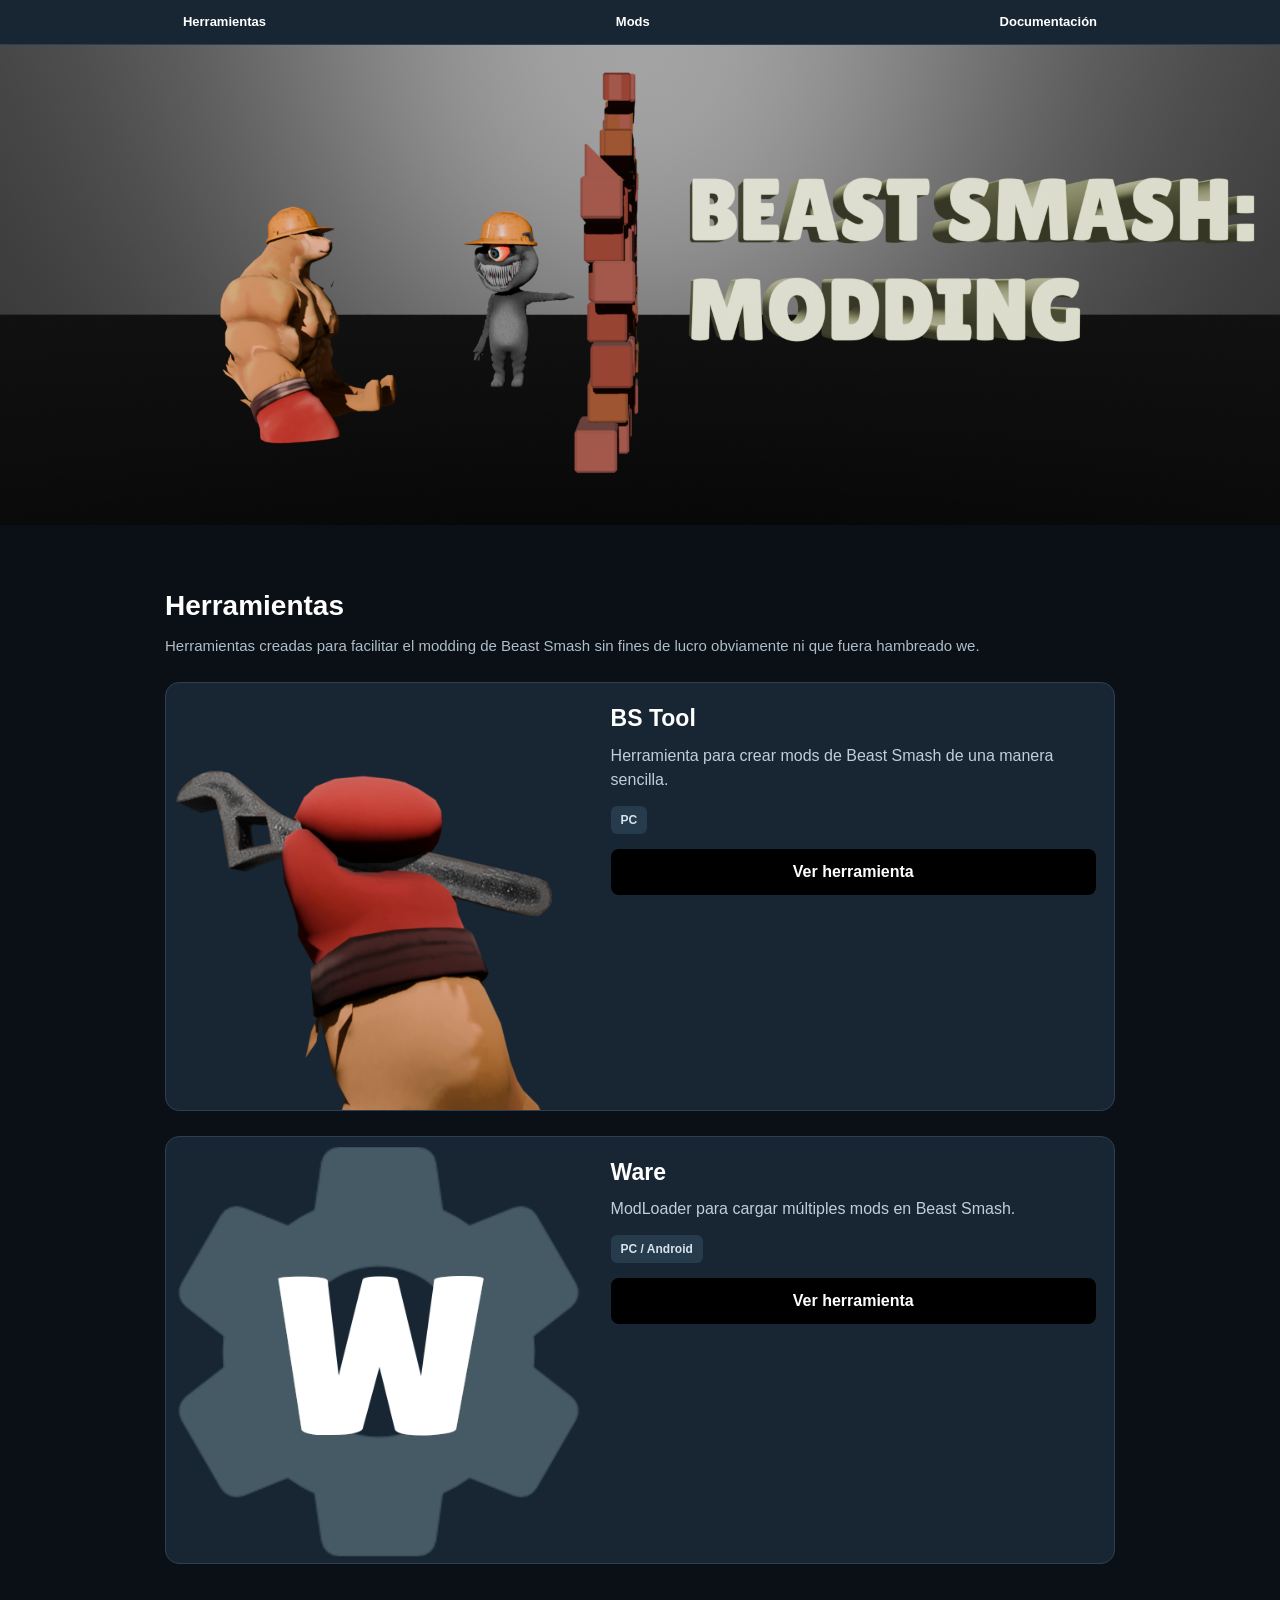
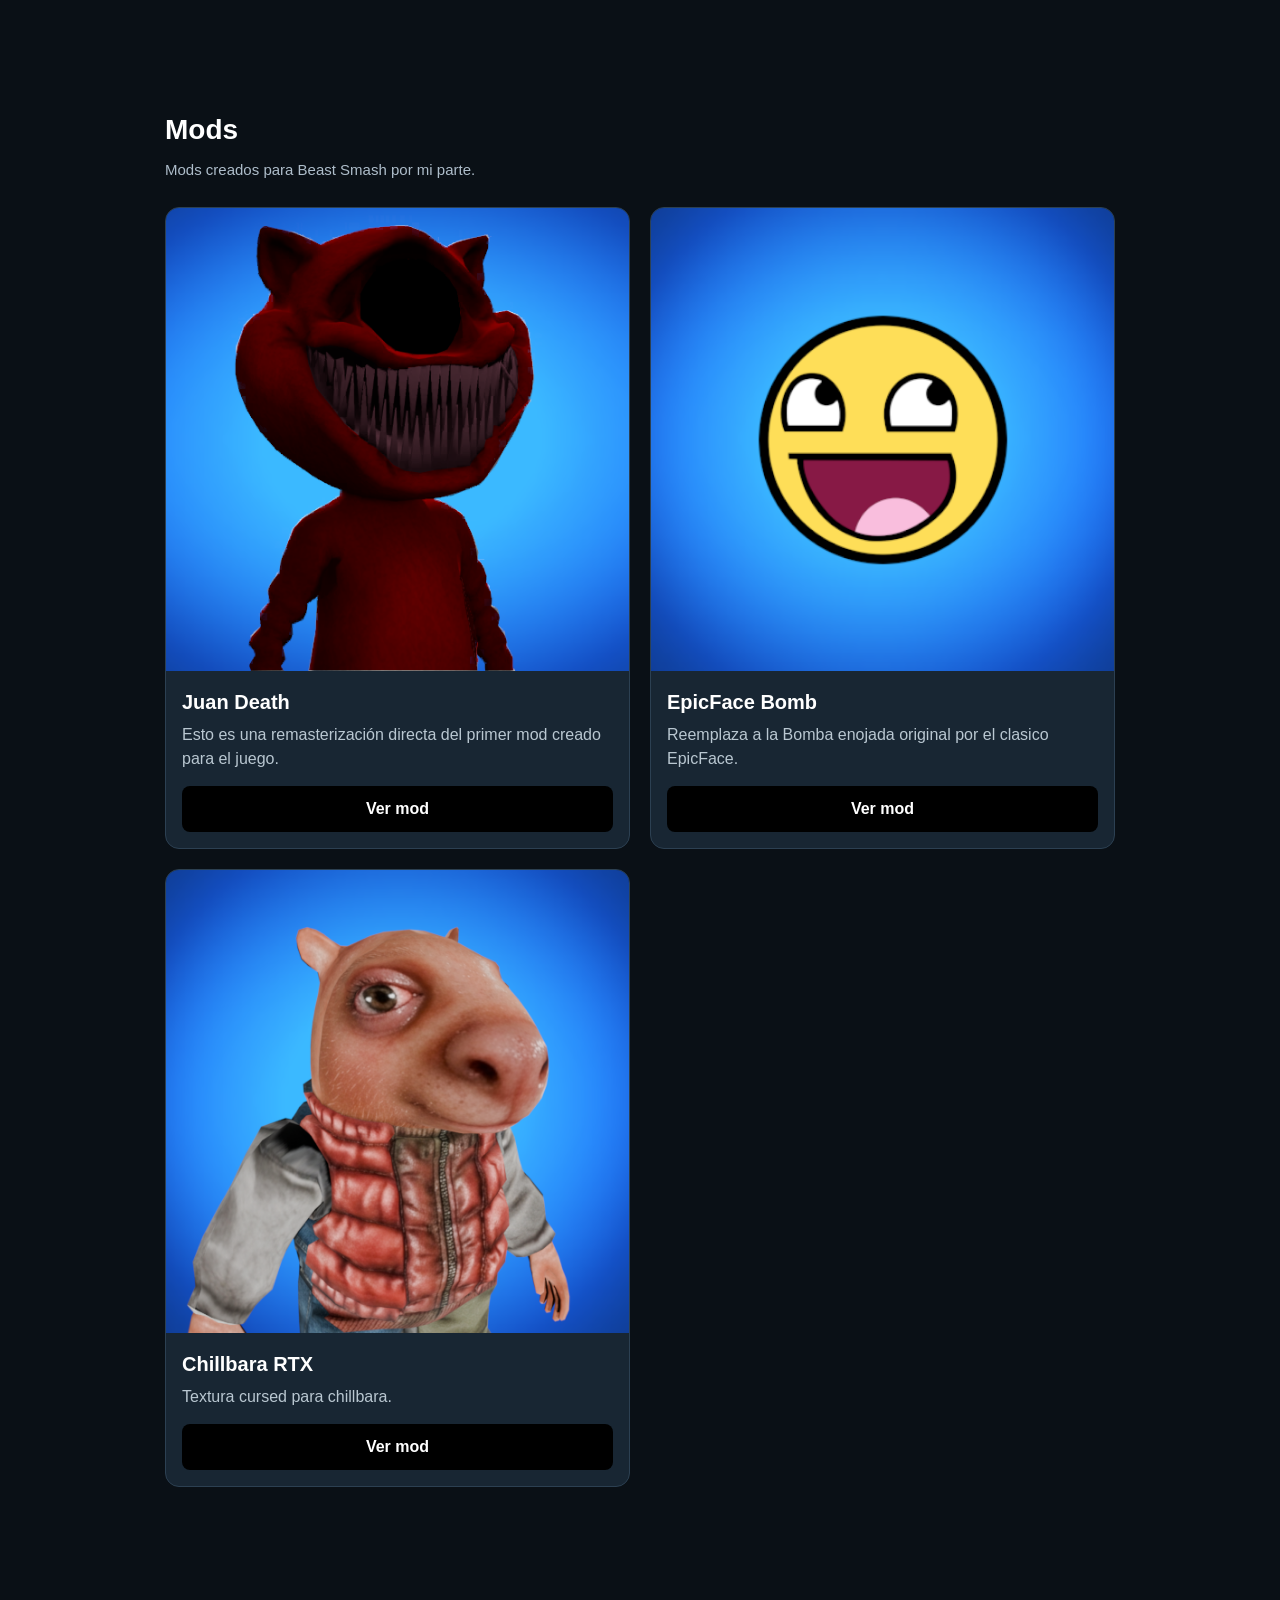
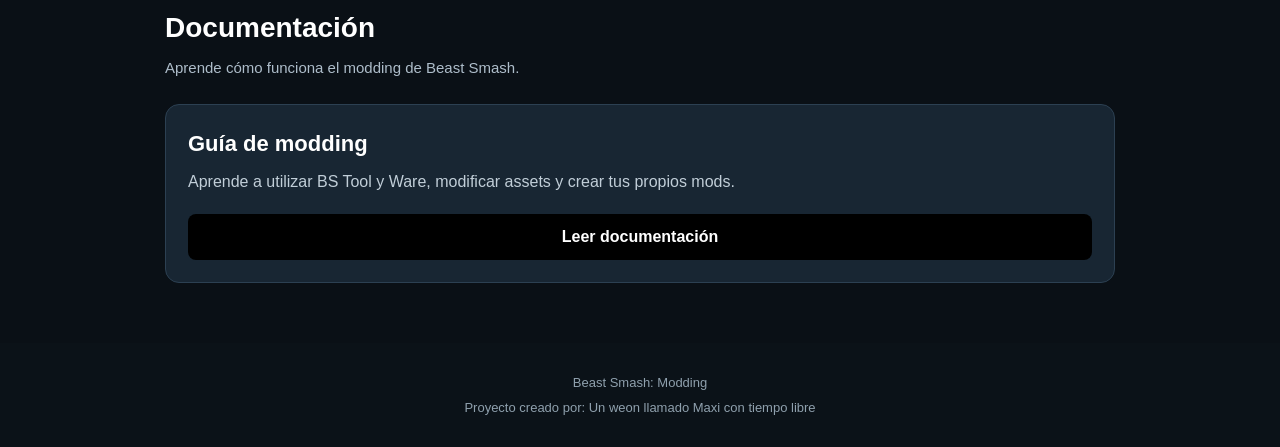
==== index.html @ 001cbc77 "Add files via upload" ====
<!DOCTYPE html>
<html lang="es">
<head>
    <meta charset="UTF-8">
    <meta name="viewport" content="width=device-width, initial-scale=1.0">

    <title>Beast Smash: Modding</title>

    <link rel="stylesheet" href="style.css">
</head>

<body>


    <nav class="navigation">

        <a href="#tools">Herramientas</a>
        <a href="#mods">Mods</a>
        <a href="#documentation">Documentación</a>

    </nav>


    <header class="hero">

        <div class="hero-image">
            <!-- Pon aquí el banner -->
            <img src="Banner BS Modding.png" alt="Beast Smash: Modding">
        </div>

    </header>


    <main>



        <section id="tools" class="section">

            <h2>Herramientas</h2>

            <p class="section-description">
                Herramientas creadas para facilitar el modding de Beast Smash sin fines de lucro obviamente ni que fuera hambreado we.
            </p>


            <!-- BS TOOL -->

            <article class="tool-card">

                <div class="card-image">
                    <img src="BS Tool Logo.png" alt="BS Tool">
                </div>

                <div class="card-content">

                    <h3>BS Tool</h3>

                    <p>
                        Herramienta para crear mods de Beast Smash
                        de una manera sencilla.
                    </p>

                    <span class="tag">
                        PC
                    </span>

                    <a class="button" href="Tools/BSTool.html">
                        Ver herramienta
                    </a>

                </div>

            </article>


            <!-- WARE -->

            <article class="tool-card">

                <div class="card-image">
                    <img src="Ware Logo.png" alt="Ware">
                </div>

                <div class="card-content">

                    <h3>Ware</h3>

                    <p>
                        ModLoader para cargar múltiples mods
                        en Beast Smash.
                    </p>

                    <span class="tag">
                        PC / Android
                    </span>

                    <a class="button" href="Tools/Ware.html">
                        Ver herramienta
                    </a>

                </div>

            </article>

        </section>




        <section id="mods" class="section">

            <h2>Mods</h2>

            <p class="section-description">
                Mods creados para Beast Smash por mi parte.
            </p>


            <div class="mods-grid">

                <article class="mod-card">

                    <img src="Juan mod.png" alt="Mod 1">

                    <div class="mod-content">

                        <h3>Juan Death</h3>

                        <p>
                            Esto es una remasterización directa del primer mod creado para el juego.
                        </p>

                        <a class="button" href="Mods/Mod1.html">
                            Ver mod
                        </a>

                    </div>

                </article>


                <article class="mod-card">

                    <img src="EpicFace Bomb.png" alt="Mod 2">

                    <div class="mod-content">

                        <h3>EpicFace Bomb</h3>

                        <p>
                            Reemplaza a la Bomba enojada original por el clasico EpicFace.
                        </p>

                        <a class="button" href="Mods/Mod2.html">
                            Ver mod
                        </a>

                    </div>

                </article>


                <article class="mod-card">

                    <img src="ChillbaraRTX.png" alt="Mod 3">

                    <div class="mod-content">

                        <h3>Chillbara RTX</h3>

                        <p>
                            Textura cursed para chillbara.
                        </p>

                        <a class="button" href="Mods/Mod3.html">
                            Ver mod
                        </a>

                    </div>

                </article>

            </div>

        </section>




        <section id="documentation" class="section">

            <h2>Documentación</h2>

            <p class="section-description">
                Aprende cómo funciona el modding de Beast Smash.
            </p>


            <article class="documentation-card">

                <h3>Guía de modding</h3>

                <p>
                    Aprende a utilizar BS Tool y Ware,
                    modificar assets y crear tus propios mods.
                </p>

                <a class="button" href="Documentacion/Modding.html">
                    Leer documentación
                </a>

            </article>

        </section>

    </main>



    <footer>

        <p>
            Beast Smash: Modding
        </p>

        <p>
            Proyecto creado por: Un weon llamado Maxi con tiempo libre
        </p>

    </footer>


</body>
</html>
---- style.css ----
/* =========================
   RESET
========================= */

* {
    box-sizing: border-box;
    margin: 0;
    padding: 0;
}


html {
    scroll-behavior: smooth;
}


body {
    font-family: Arial, Helvetica, sans-serif;

    background: #0a1016;
    color: white;

    line-height: 1.5;
}


/* =========================
   HERO / BANNER
========================= */

.hero {
    width: 100%;
    overflow: hidden;
}


.hero-image {
    width: 100%;
}


.hero-image img {
    display: block;

    width: 100%;
    height: auto;

    object-fit: cover;
}


/* =========================
   NAVEGACIÓN
========================= */

.navigation {
    position: sticky;
    top: 0;
    z-index: 100;

    display: flex;

    justify-content: space-around;
    align-items: center;

    padding: 12px 8px;

    background: #182633;

    border-bottom: 1px solid #2c4052;
}


.navigation a {
    color: white;

    text-decoration: none;

    font-size: 13px;
    font-weight: bold;
}


.navigation a:hover {
    opacity: 0.7;
}


/* =========================
   SECCIONES
========================= */

.section {
    width: 100%;

    padding: 40px 18px;
}


.section h2 {
    margin-bottom: 8px;

    font-size: 28px;
}


.section-description {
    margin-bottom: 25px;

    color: #aebdca;

    font-size: 15px;
}


/* =========================
   TOOL CARDS
========================= */

.tool-card {
    margin-bottom: 25px;

    overflow: hidden;

    background: #182633;

    border-radius: 14px;

    border: 1px solid #2c4052;
}


.card-image {
    width: 100%;
}


.card-image img {
    display: block;

    width: 100%;
    height: auto;
}


.card-content {
    padding: 18px;
}


.card-content h3 {
    margin-bottom: 8px;

    font-size: 23px;
}


.card-content p {
    margin-bottom: 14px;

    color: #c1ced8;
}


/* =========================
   TAGS
========================= */

.tag {
    display: inline-block;

    margin-bottom: 15px;
    padding: 5px 10px;

    background: #263b4b;

    border-radius: 6px;

    color: #d7e3ec;

    font-size: 12px;
    font-weight: bold;
}


/* =========================
   BOTONES
========================= */

.button {
    display: block;

    width: 100%;

    padding: 11px 15px;

    background: #000000;

    border-radius: 8px;

    color: white;

    text-align: center;
    text-decoration: none;

    font-weight: bold;
}


.button:hover {
    opacity: 0.85;
}


/* =========================
   MODS
========================= */

.mods-grid {
    display: grid;

    grid-template-columns: 1fr;

    gap: 20px;
}


.mod-card {
    overflow: hidden;

    background: #182633;

    border: 1px solid #2c4052;

    border-radius: 14px;
}


.mod-card > img {
    display: block;

    width: 100%;
    height: auto;
}


.mod-content {
    padding: 16px;
}


.mod-content h3 {
    margin-bottom: 6px;

    font-size: 20px;
}


.mod-content p {
    margin-bottom: 15px;

    color: #b9c7d1;
}


/* =========================
   DOCUMENTACIÓN
========================= */

.documentation-card {
    padding: 22px;

    background: #182633;

    border: 1px solid #2c4052;

    border-radius: 14px;
}


.documentation-card h3 {
    margin-bottom: 10px;

    font-size: 22px;
}


.documentation-card p {
    margin-bottom: 20px;

    color: #c1ced8;
}


/* =========================
   FOOTER
========================= */

footer {
    padding: 30px 18px;

    background: #0b1218;

    color: #8fa0ad;

    text-align: center;

    font-size: 13px;
}


footer p + p {
    margin-top: 5px;
}


/* =========================
   TABLETS / PC
========================= */

@media (min-width: 700px) {

    .section {
        max-width: 1000px;

        margin: auto;

        padding: 60px 25px;
    }


    .mods-grid {
        grid-template-columns: repeat(2, 1fr);
    }


    .tool-card {
        display: grid;

        grid-template-columns: 45% 55%;
    }


    .card-image img {
        height: 100%;
        object-fit: cover;
    }

}
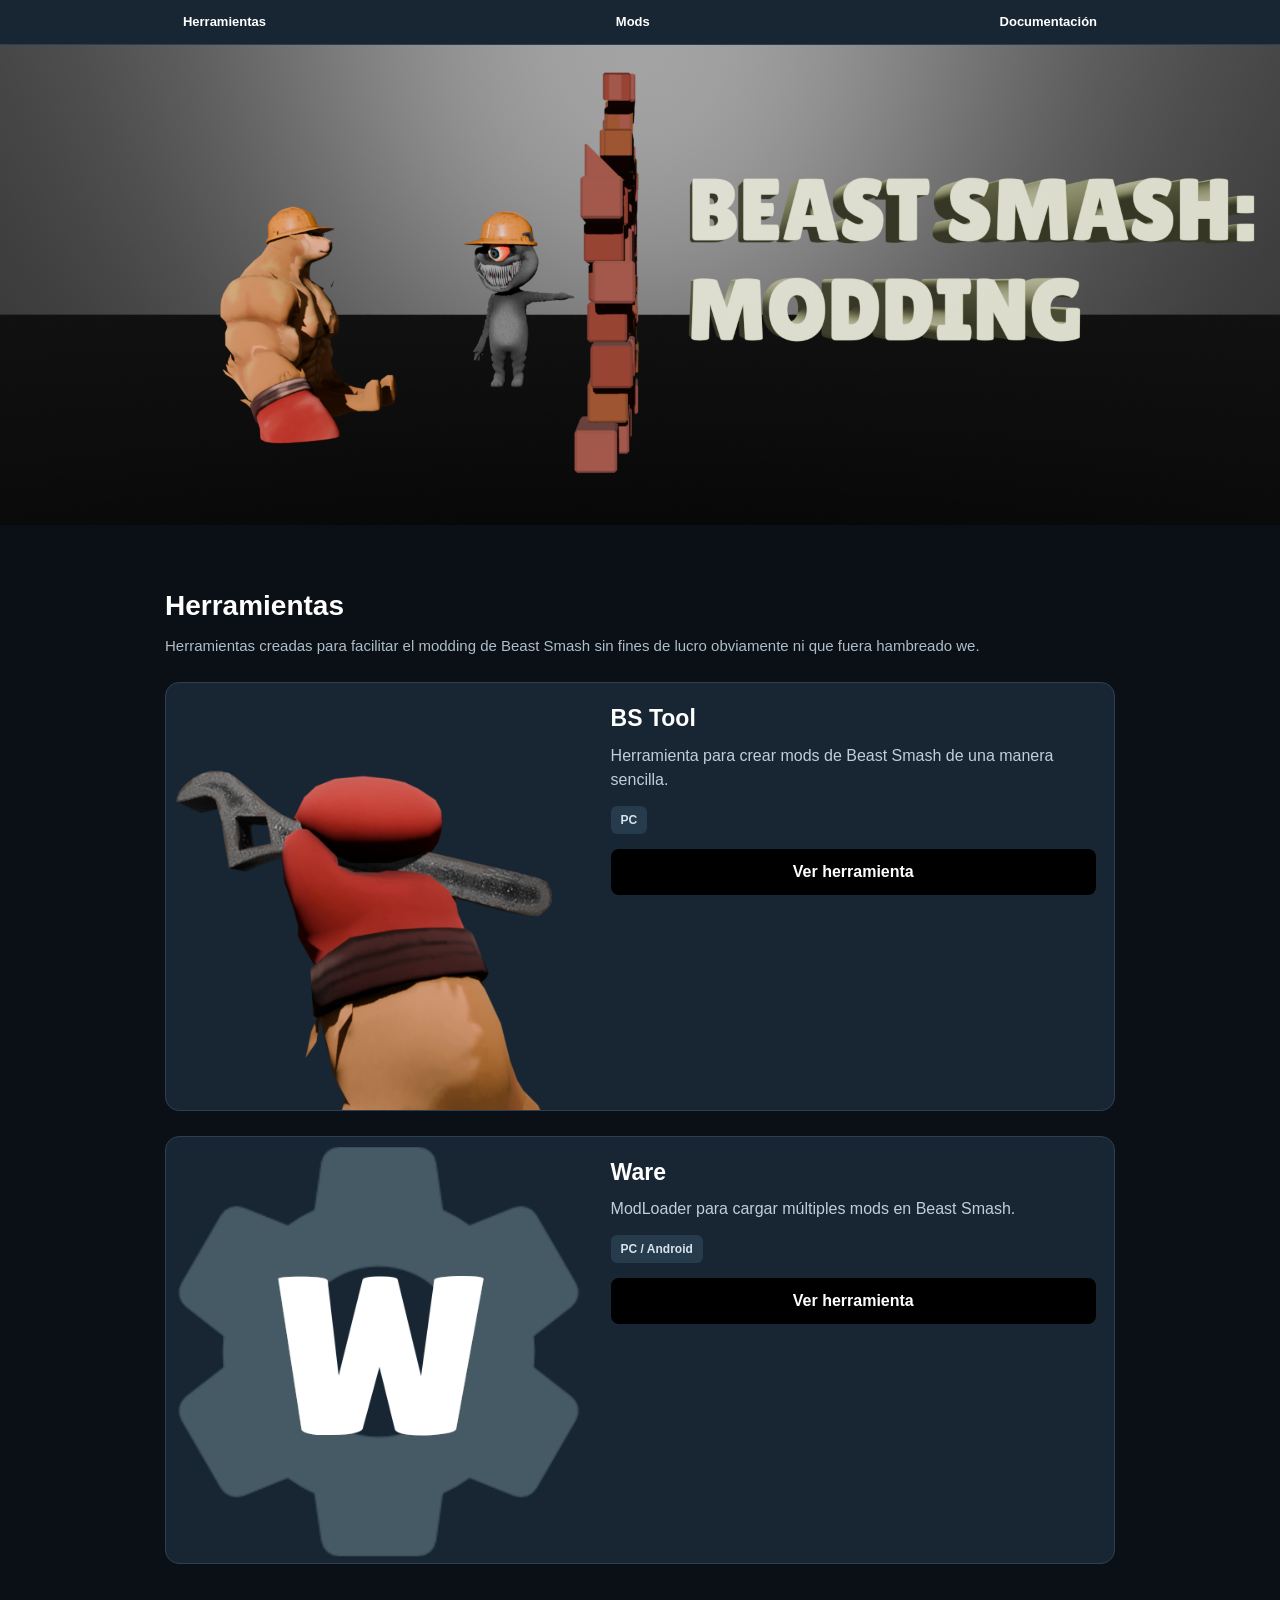
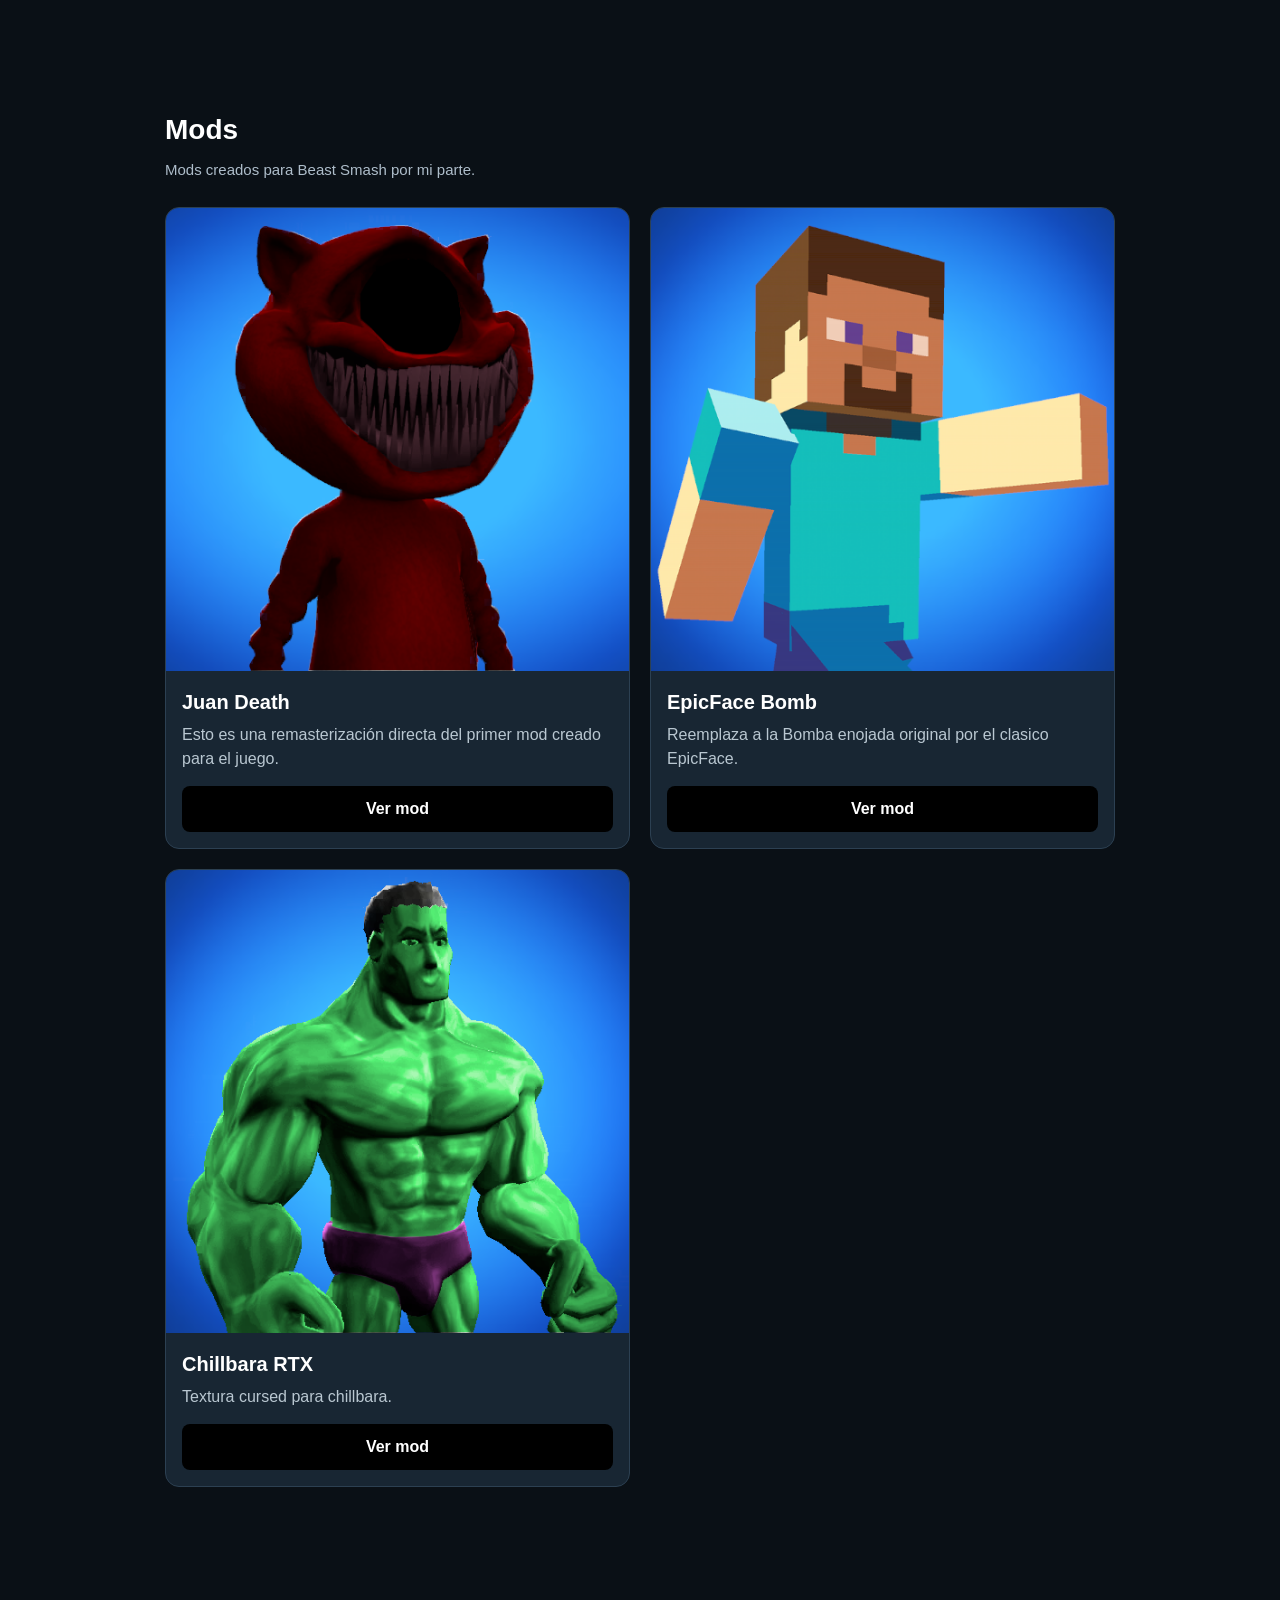
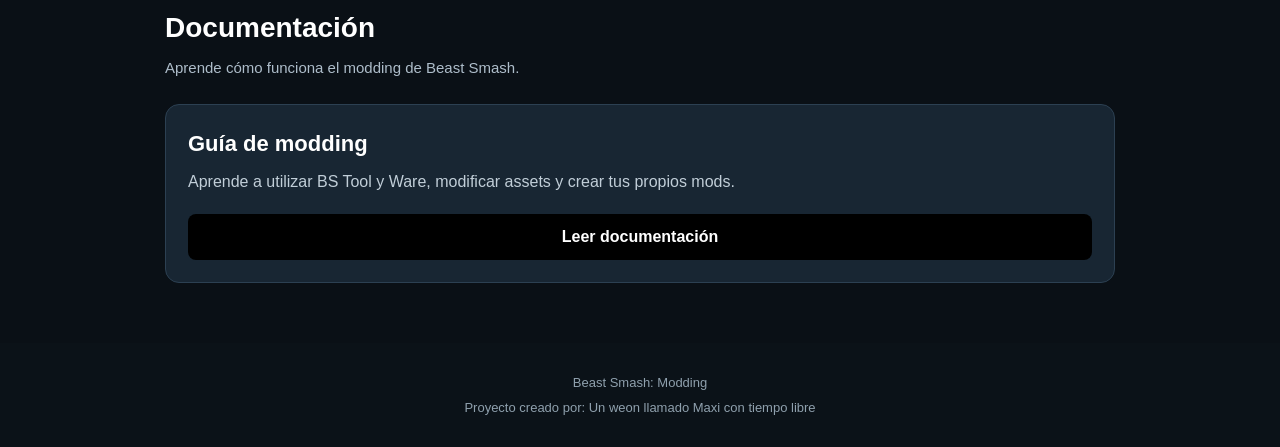
==== commit 80da04ea: "index.html" ====
--- a/index.html
+++ b/index.html
@@ -142,7 +142,7 @@
 
                 <article class="mod-card">
 
-                    <img src="EpicFace Bomb.png" alt="Mod 2">
+                    <img src="Steve.png" alt="Mod 2">
 
                     <div class="mod-content">
 
@@ -163,7 +163,7 @@
 
                 <article class="mod-card">
 
-                    <img src="ChillbaraRTX.png" alt="Mod 3">
+                    <img src="Hulk.png" alt="Mod 3">
 
                     <div class="mod-content">
 
@@ -232,4 +232,4 @@
 
 
 </body>
-</html>+</html>
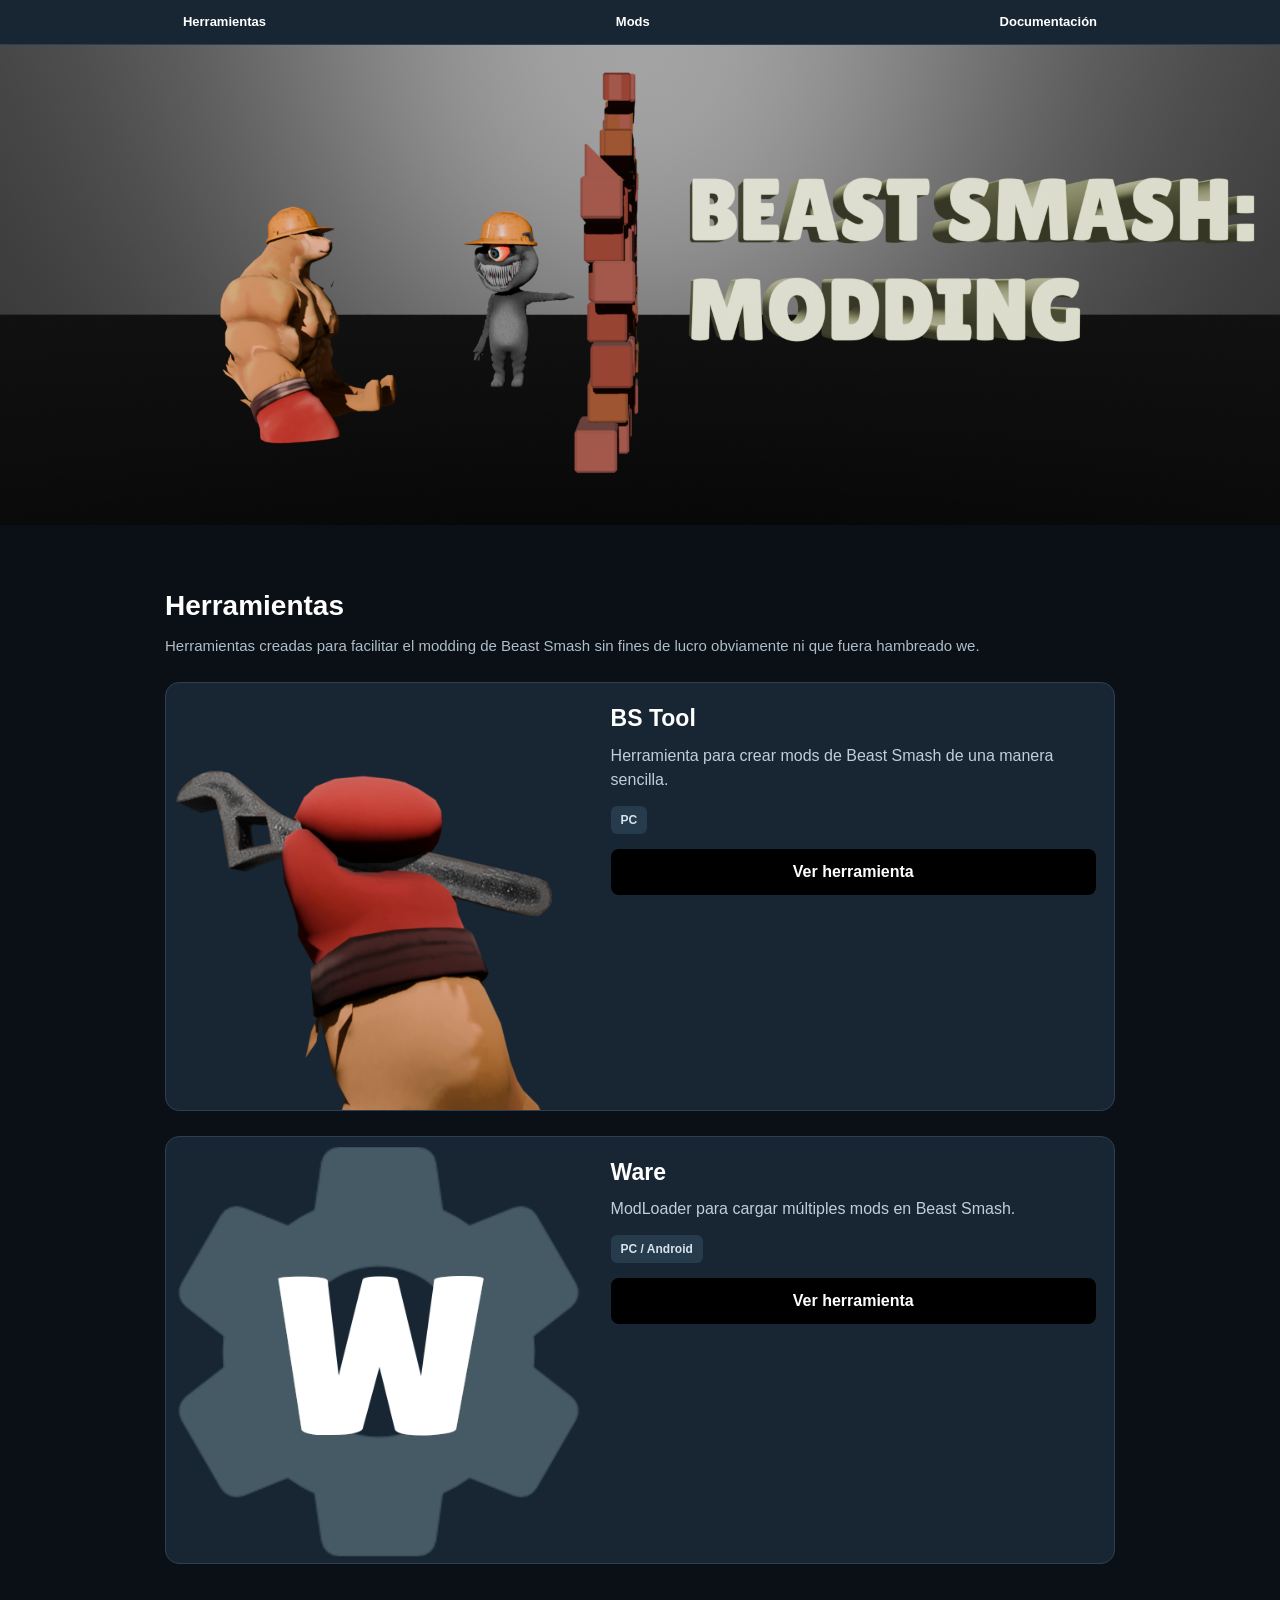
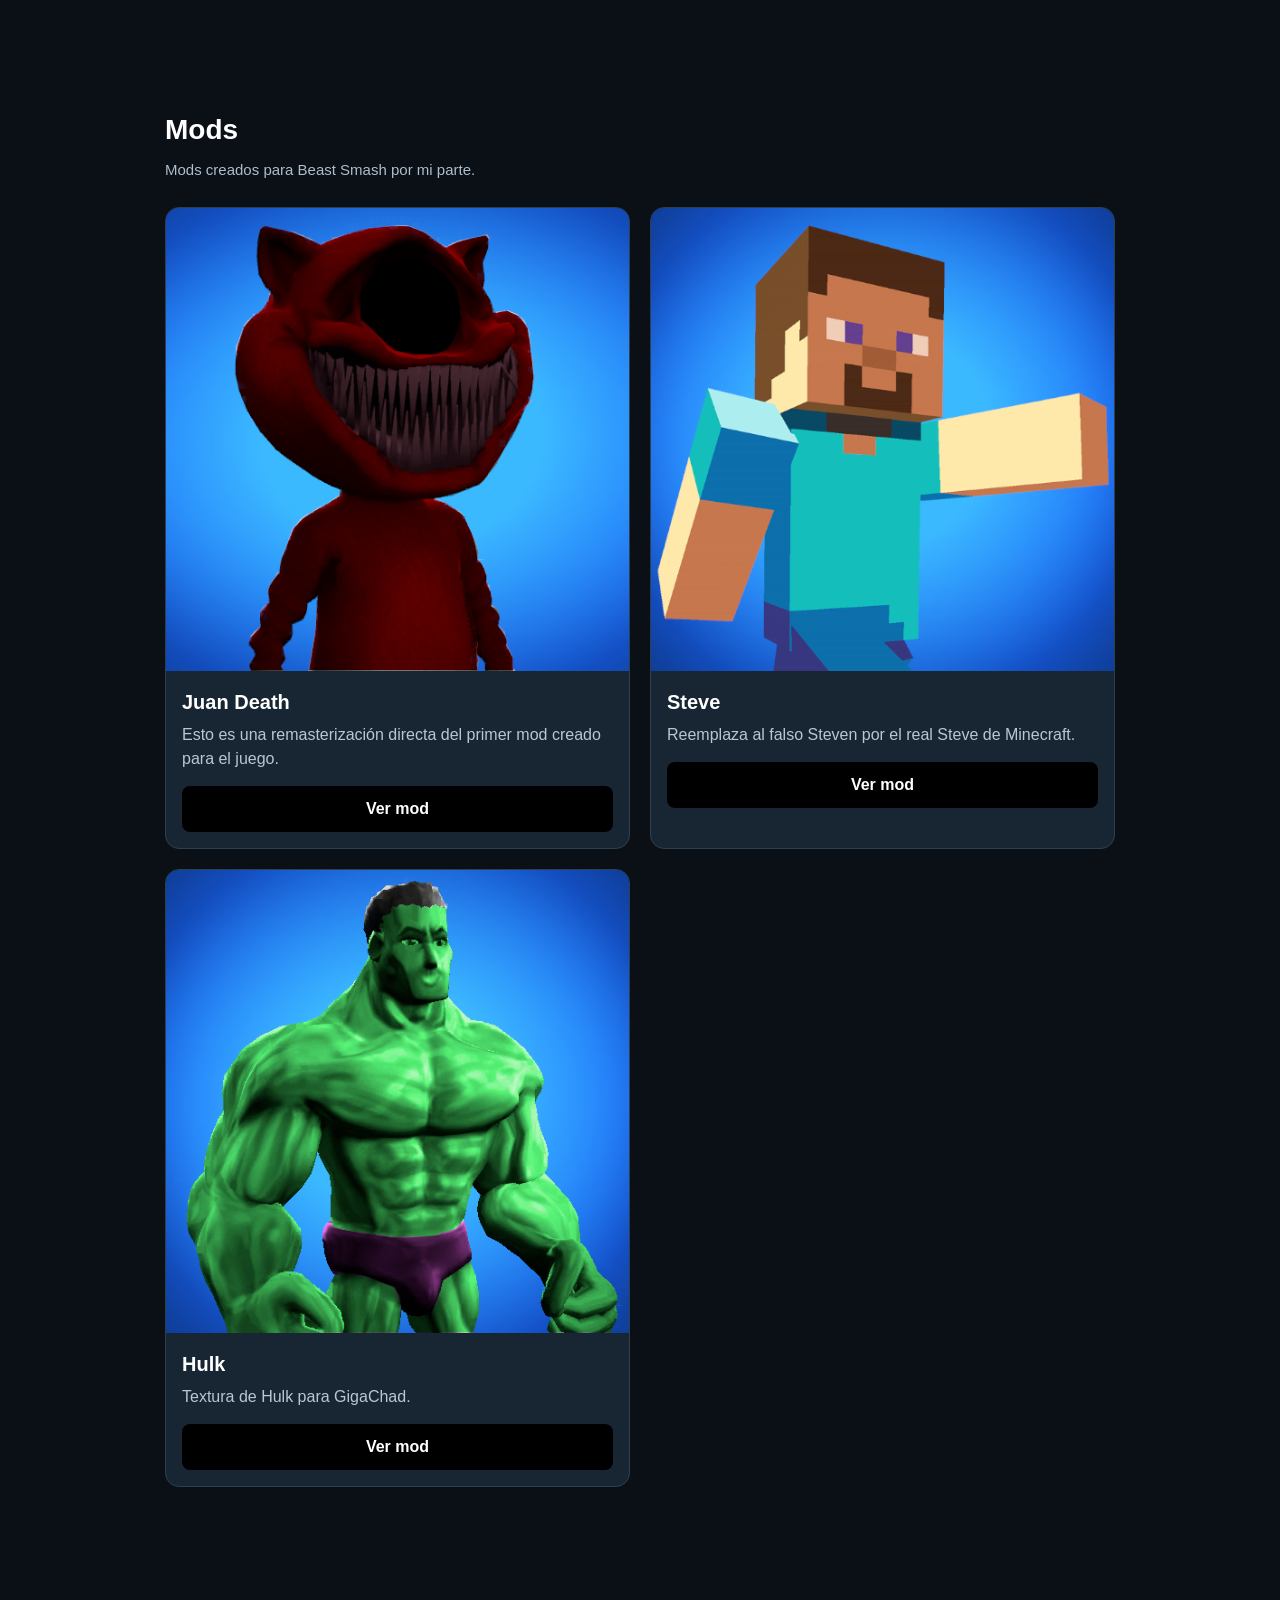
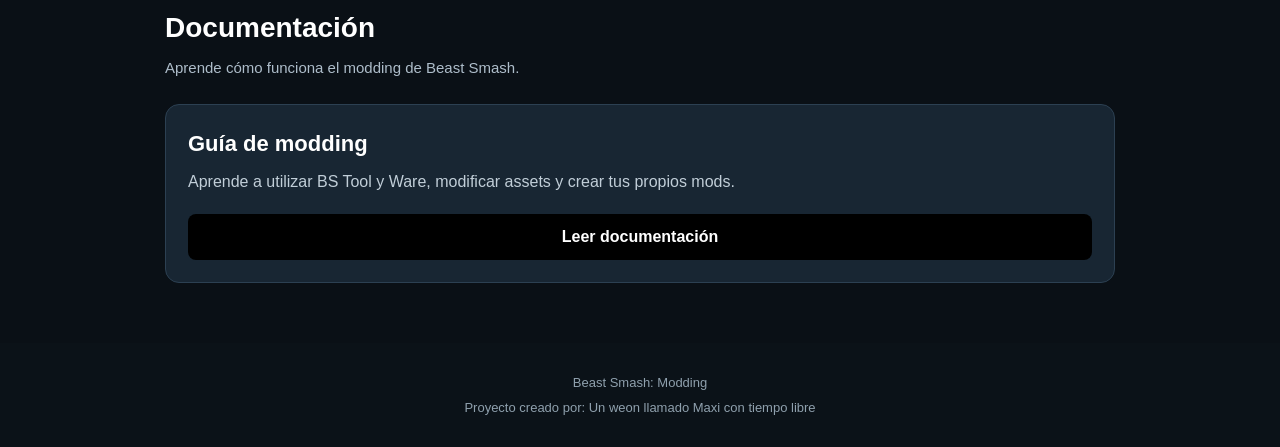
==== commit a5a78ed0: "index.html" ====
--- a/index.html
+++ b/index.html
@@ -24,7 +24,7 @@
     <header class="hero">
 
         <div class="hero-image">
-            <!-- Pon aquí el banner -->
+
             <img src="Banner BS Modding.png" alt="Beast Smash: Modding">
         </div>
 
@@ -44,7 +44,7 @@
             </p>
 
 
-            <!-- BS TOOL -->
+
 
             <article class="tool-card">
 
@@ -74,7 +74,7 @@
             </article>
 
 
-            <!-- WARE -->
+
 
             <article class="tool-card">
 
@@ -146,10 +146,10 @@
 
                     <div class="mod-content">
 
-                        <h3>EpicFace Bomb</h3>
+                        <h3>Steve</h3>
 
                         <p>
-                            Reemplaza a la Bomba enojada original por el clasico EpicFace.
+                            Reemplaza al falso Steven por el real Steve de Minecraft.
                         </p>
 
                         <a class="button" href="Mods/Mod2.html">
@@ -167,10 +167,10 @@
 
                     <div class="mod-content">
 
-                        <h3>Chillbara RTX</h3>
+                        <h3>Hulk</h3>
 
                         <p>
-                            Textura cursed para chillbara.
+                            Textura de Hulk para GigaChad.
                         </p>
 
                         <a class="button" href="Mods/Mod3.html">
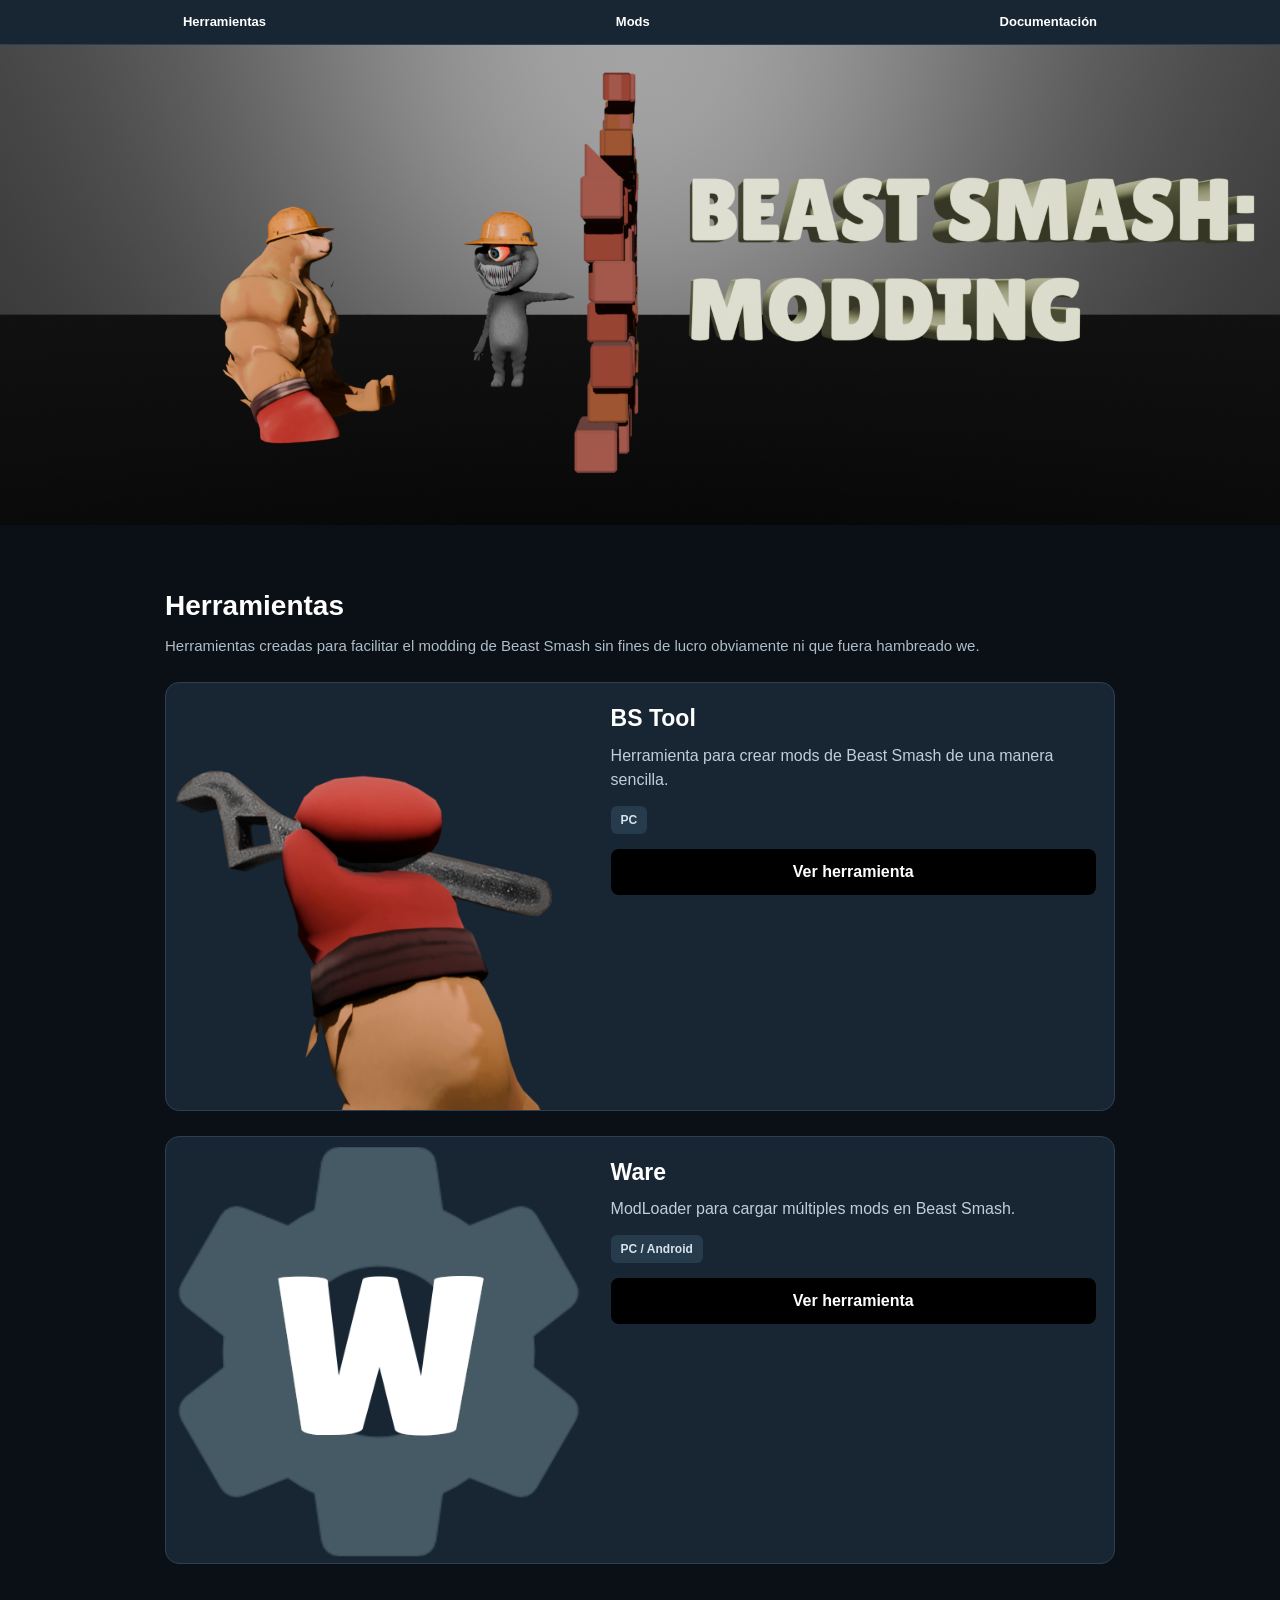
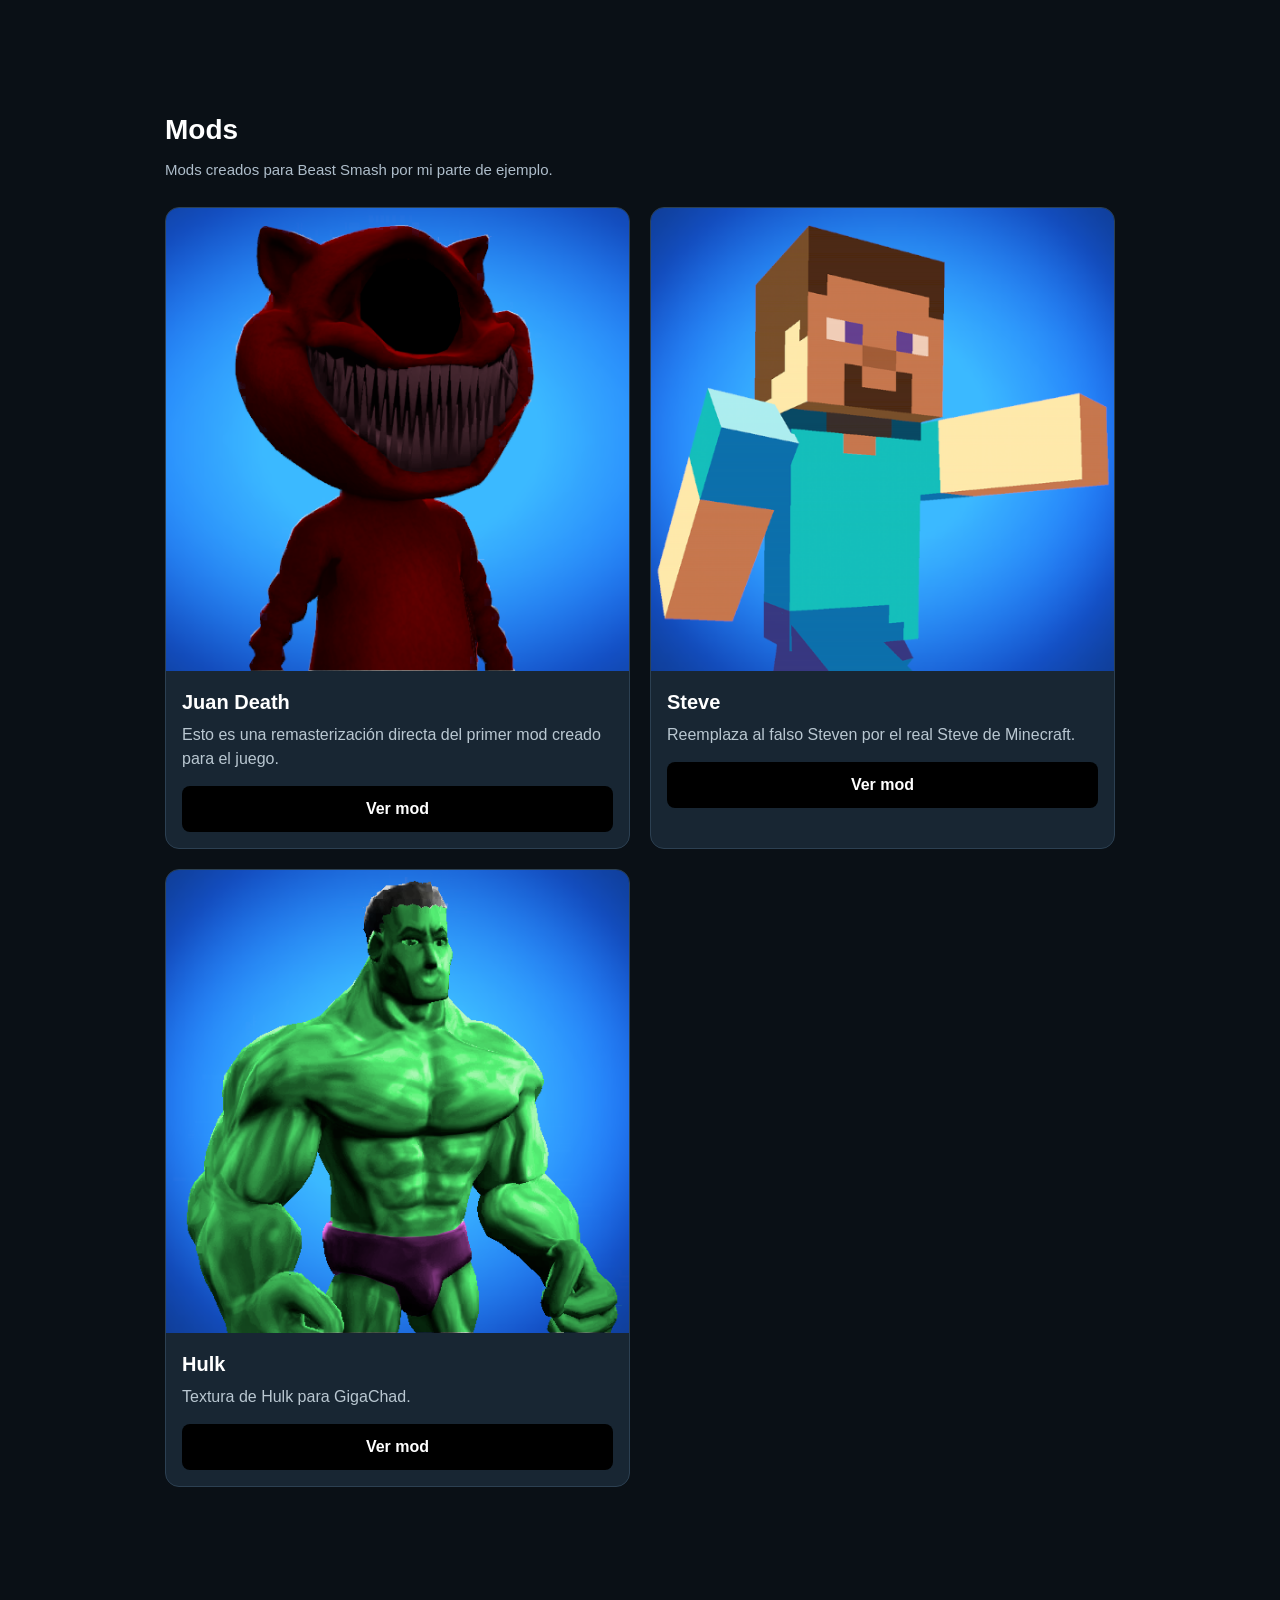
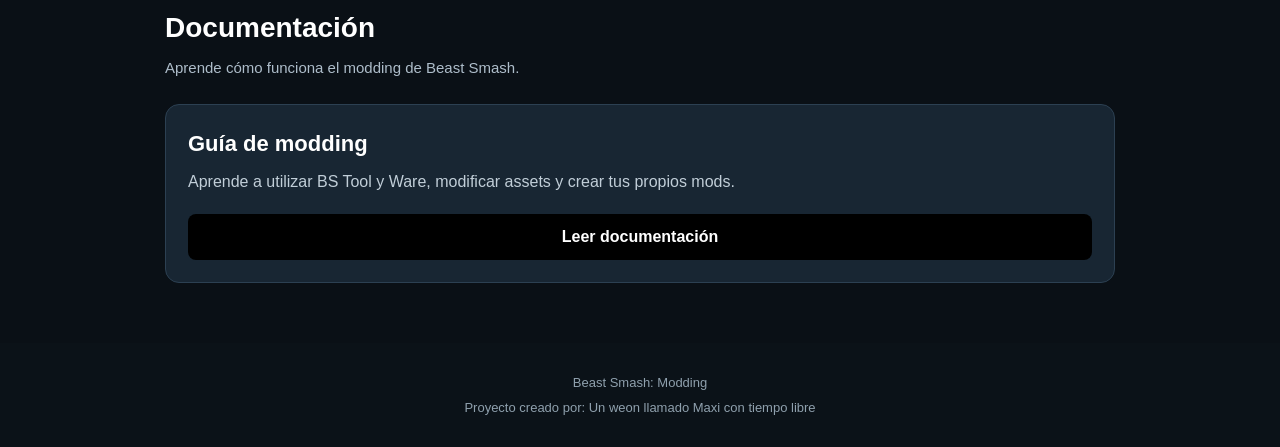
==== commit 7f4428eb: "index.html" ====
--- a/index.html
+++ b/index.html
@@ -113,7 +113,7 @@
             <h2>Mods</h2>
 
             <p class="section-description">
-                Mods creados para Beast Smash por mi parte.
+                Mods creados para Beast Smash por mi parte de ejemplo.
             </p>
 
 
